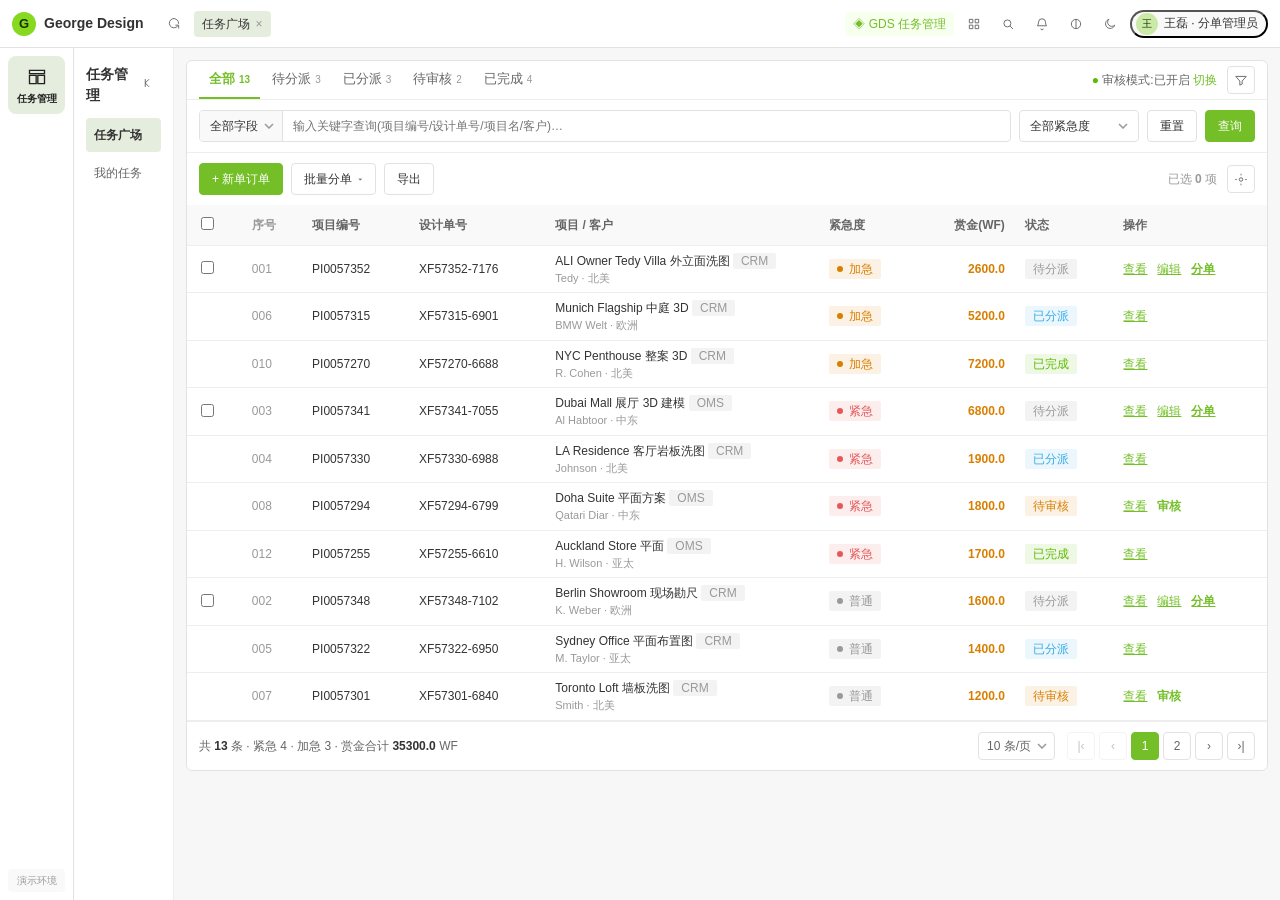
==== assets/pages/task-square.html @ d6d899ad "Publish George UI demo" ====
<!DOCTYPE html>
<html lang="zh-CN">
<head>
  <meta charset="UTF-8">
  <meta name="viewport" content="width=device-width, initial-scale=1">
  <title>任务广场 · GDS 任务管理</title>
  <link rel="stylesheet" href="../css/tokens.css">
  <link rel="stylesheet" href="../css/shell.css">
  <link rel="stylesheet" href="../css/components.css">
</head>
<body data-page="task-square">
  <template id="page-content">
    <div class="panel">
      <!-- 页签 + 审核模式指示 -->
      <div class="list-head">
        <div class="list-tabs" id="tabs"></div>
        <div style="display:flex;align-items:center;gap:10px;flex:none">
          <span id="review-ind" style="font-size:12px;color:var(--g-text-sub);white-space:nowrap"></span>
          <button class="icon-btn" title="高级筛选" id="btn-filter"><svg viewBox="0 0 24 24"><path d="M3 5h18l-7 8v5l-4 2v-7z" fill="none" stroke="currentColor" stroke-width="1.6" stroke-linejoin="round"/></svg></button>
        </div>
      </div>

      <!-- 一体式搜索 -->
      <div class="filter-inline">
        <div class="search-combo">
          <select id="f-field">
            <option value="all">全部字段</option>
            <option value="task_no">项目编号</option>
            <option value="design_no">设计单号</option>
            <option value="project_name">项目名</option>
            <option value="customer_name">客户名</option>
          </select>
          <input id="f-kw" placeholder="输入关键字查询(项目编号/设计单号/项目名/客户)…">
        </div>
        <select class="field" id="f-urg" style="width:120px;flex:none"><option value="">全部紧急度</option><option>加急</option><option>紧急</option><option>普通</option></select>
        <button class="btn" id="f-reset">重置</button>
        <button class="btn primary" id="f-go">查询</button>
      </div>

      <!-- 操作工具栏 -->
      <div class="op-bar">
        <div class="op-left">
          <button class="btn primary" id="op-new">+ 新单订单</button>
          <button class="btn" id="op-batch">批量分单 <span class="caret">▾</span></button>
          <button class="btn" id="op-export">导出</button>
        </div>
        <div class="op-right">
          <span class="sel-count">已选 <b id="sel-n">0</b> 项</span>
          <button class="icon-btn" title="列设置" id="op-cols"><svg viewBox="0 0 24 24"><circle cx="12" cy="12" r="3" fill="none" stroke="currentColor" stroke-width="1.6"/><path d="M12 2v3M12 19v3M2 12h3M19 12h3" stroke="currentColor" stroke-width="1.4"/></svg></button>
        </div>
      </div>

      <!-- 任务表格(8 列) -->
      <div class="table-wrap">
        <table class="g-table">
          <thead><tr>
            <th class="col-check"><input type="checkbox" id="check-all"></th>
            <th class="col-idx">序号</th>
            <th>项目编号</th>
            <th>设计单号</th>
            <th>项目 / 客户</th>
            <th>紧急度</th>
            <th class="num">赏金(WF)</th>
            <th>状态</th>
            <th class="col-op">操作</th>
          </tr></thead>
          <tbody id="rows"></tbody>
        </table>
      </div>

      <!-- 分页 + 统计 -->
      <div class="list-foot">
        <div class="list-stats" id="stats">共 <b>0</b> 条</div>
        <div class="foot-right">
          <select class="page-size" id="page-size"><option value="10">10 条/页</option><option value="20">20 条/页</option></select>
          <div class="pager" id="pager"></div>
        </div>
      </div>
    </div>
  </template>

  <script src="../js/nav-config.js"></script>
  <script src="../js/data.js"></script>
  <script src="../js/gds-ui.js"></script>
  <script src="../js/shell.js"></script>
  <script>
  window.onShellReady = function (Shell) {
    var D = window.DEMO_DATA, U = window.GDS_UI;
    var state = { tab: 'all', field: 'all', kw: '', urg: '', page: 1, size: 10, sel: {} };

    // 执行人员进入广场 → 引导到我的任务(PRD 异常场景)
    if (Shell.currentIdentity().role === '执行人员') {
      Shell.openModal({
        title: '提示', size: 'sm', fullscreenable: false,
        body: '<p style="margin:4px 0">任务广场面向分单管理员。执行人员请使用「我的任务」查看分配给自己的任务。</p>',
        actions: [
          { text: '留在本页', onClick: Shell.closeModal },
          { text: '前往我的任务', type: 'primary', onClick: function () { location.href = 'my-tasks.html'; } }
        ]
      });
    }

    function statusTabs() {
      return window.GDS.reviewOn()
        ? ['全部', '待分派', '已分派', '待审核', '已完成']
        : ['全部', '待分派', '已分派', '待推送', '已完成'];
    }
    function allTasks() { return window.GDS.load(); }

    function matchTab(t) {
      if (state.tab === 'all' || state.tab === '全部') return true;
      return t.status === state.tab;
    }
    function filtered() {
      return allTasks().filter(function (t) {
        if (!matchTab(t)) return false;
        if (state.urg && t.urgency !== state.urg) return false;
        if (state.kw) {
          var k = state.kw.toLowerCase();
          if (state.field === 'all') {
            var hay = [t.task_no, t.design_no, t.project_name, t.customer_name].join(' ').toLowerCase();
            if (hay.indexOf(k) < 0) return false;
          } else if (String(t[state.field] || '').toLowerCase().indexOf(k) < 0) return false;
        }
        return true;
      }).sort(function (a, b) {
        var r = D.urgencyRank[a.urgency] - D.urgencyRank[b.urgency];
        return r !== 0 ? r : a.task_id.localeCompare(b.task_id);
      });
    }

    function renderTabs() {
      var box = document.getElementById('tabs'); box.innerHTML = '';
      var all = allTasks();
      statusTabs().forEach(function (name) {
        var key = name === '全部' ? 'all' : name;
        var n = key === 'all' ? all.length : all.filter(function (t) { return t.status === name; }).length;
        var b = document.createElement('button');
        b.className = 'list-tab' + (state.tab === key ? ' active' : '');
        b.innerHTML = name + ' <span class="count">' + n + '</span>';
        b.onclick = function () { state.tab = key; state.page = 1; state.sel = {}; render(); };
        box.appendChild(b);
      });
      // 若当前 tab 因审核开关切换而消失,回落到全部
      if (statusTabs().indexOf(state.tab === 'all' ? '全部' : state.tab) < 0) state.tab = 'all';
    }

    function renderReviewInd() {
      var on = window.GDS.reviewOn();
      document.getElementById('review-ind').innerHTML =
        '<span style="color:' + (on ? 'var(--g-success)' : 'var(--g-neutral)') + '">●</span> 审核模式:' +
        (on ? '已开启' : '已关闭') + ' <button class="link-btn" id="review-toggle">切换</button>';
      document.getElementById('review-toggle').onclick = function () {
        window.GDS.setReview(!on);
        Shell.toast('审核模式已' + (!on ? '开启' : '关闭'));
        render();
      };
    }

    function opButtons(t) {
      var btns = ['<a class="link-btn" href="review.html?id=' + t.task_id + '">查看</a>'];
      if (t.status === '待分派') {
        btns.push('<a class="link-btn" href="assignment.html?mode=edit&id=' + t.task_id + '">编辑</a>');
        btns.push('<a class="link-btn" href="assignment.html?mode=new&id=' + t.task_id + '" style="font-weight:600">分单</a>');
      } else if (t.status === '待审核') {
        btns.push('<button class="link-btn" data-review="' + t.task_id + '" style="font-weight:600">审核</button>');
      } else if (t.status === '待推送') {
        btns.push('<button class="link-btn" data-push="' + t.task_id + '" style="font-weight:600">推送CRM</button>');
      }
      return '<div class="row-ops">' + btns.join('') + '</div>';
    }

    function render() {
      renderReviewInd();
      renderTabs();
      var list = filtered();
      var pages = Math.max(1, Math.ceil(list.length / state.size));
      if (state.page > pages) state.page = pages;
      var start = (state.page - 1) * state.size;
      var rows = list.slice(start, start + state.size);
      var tb = document.getElementById('rows'); tb.innerHTML = '';
      if (!rows.length) { tb.innerHTML = '<tr><td colspan="9"><div class="g-empty">没有符合条件的任务</div></td></tr>'; }
      rows.forEach(function (t) {
        var canSelect = t.status === '待分派';
        var tr = document.createElement('tr');
        tr.innerHTML =
          '<td class="col-check">' + (canSelect ? '<input type="checkbox" data-id="' + t.task_id + '" ' + (state.sel[t.task_id] ? 'checked' : '') + '>' : '') + '</td>' +
          '<td class="col-idx">' + t.task_id.replace('T', '') + '</td>' +
          '<td>' + t.task_no + '</td>' +
          '<td>' + t.design_no + '</td>' +
          '<td class="ellipsis" title="' + U.esc(t.project_name) + '"><div>' + U.esc(t.project_name) + ' <span class="tag neutral" style="height:16px">' + t.source + '</span></div><div style="color:var(--g-text-weak);font-size:11px">' + U.esc(t.customer_name || '-') + ' · ' + t.region + '</div></td>' +
          '<td><span class="tag dot ' + (D.urgencyTag[t.urgency] || 'neutral') + '">' + t.urgency + '</span></td>' +
          '<td class="num" style="color:var(--g-warning);font-weight:600">' + t.reward.toFixed(1) + '</td>' +
          '<td><span class="tag ' + (D.statusTag[t.status] || 'neutral') + '">' + t.status + '</span></td>' +
          '<td class="col-op">' + opButtons(t) + '</td>';
        tb.appendChild(tr);
      });
      // 绑定行内事件
      tb.querySelectorAll('input[type=checkbox]').forEach(function (cb) {
        cb.onchange = function () { if (cb.checked) state.sel[cb.dataset.id] = true; else delete state.sel[cb.dataset.id]; updateSel(); };
      });
      tb.querySelectorAll('[data-review]').forEach(function (b) { b.onclick = function () { U.openReview(Shell, window.GDS.get(b.getAttribute('data-review')), render); }; });
      tb.querySelectorAll('[data-push]').forEach(function (b) { b.onclick = function () { U.confirmPush(Shell, window.GDS.get(b.getAttribute('data-push')), render, false); }; });

      // 统计
      var urgent = list.filter(function (t) { return t.urgency === '紧急'; }).length;
      var rush = list.filter(function (t) { return t.urgency === '加急'; }).length;
      var reward = list.reduce(function (s, t) { return s + t.reward; }, 0);
      document.getElementById('stats').innerHTML = '共 <b>' + list.length + '</b> 条 · 紧急 ' + urgent + ' · 加急 ' + rush + ' · 赏金合计 <b>' + reward.toFixed(1) + '</b> WF';
      renderPager(pages);
      updateSel();
    }

    function renderPager(pages) {
      var box = document.getElementById('pager'); box.innerHTML = '';
      function pg(label, page, disabled, active) {
        var b = document.createElement('button'); b.className = 'pg' + (active ? ' active' : ''); b.textContent = label; b.disabled = disabled;
        b.onclick = function () { state.page = page; render(); }; box.appendChild(b);
      }
      pg('|‹', 1, state.page <= 1); pg('‹', state.page - 1, state.page <= 1);
      for (var i = 1; i <= pages; i++) pg(i, i, false, i === state.page);
      pg('›', state.page + 1, state.page >= pages); pg('›|', pages, state.page >= pages);
    }
    function updateSel() { document.getElementById('sel-n').textContent = Object.keys(state.sel).length; }

    // 搜索 / 重置
    document.getElementById('f-go').onclick = function () {
      state.field = document.getElementById('f-field').value;
      state.kw = document.getElementById('f-kw').value.trim();
      state.urg = document.getElementById('f-urg').value; state.page = 1; render();
    };
    document.getElementById('f-kw').addEventListener('keydown', function (e) { if (e.key === 'Enter') document.getElementById('f-go').click(); });
    document.getElementById('f-reset').onclick = function () {
      document.getElementById('f-kw').value = ''; document.getElementById('f-field').value = 'all'; document.getElementById('f-urg').value = '';
      state.field = 'all'; state.kw = ''; state.urg = ''; state.page = 1; render();
    };
    document.getElementById('page-size').onchange = function (e) { state.size = parseInt(e.target.value, 10); state.page = 1; render(); };
    document.getElementById('check-all').onchange = function (e) {
      filtered().filter(function (t) { return t.status === '待分派'; }).slice((state.page - 1) * state.size, state.page * state.size)
        .forEach(function (t) { if (e.target.checked) state.sel[t.task_id] = true; else delete state.sel[t.task_id]; });
      render();
    };

    // 工具栏
    document.getElementById('op-new').onclick = function () {
      Shell.openModal({ title: '新单订单', size: 'sm', fullscreenable: false,
        body: '<p style="margin:4px 0">真实场景中,任务由 CRM 自动派单进入 GDS。此入口为应急手动补单通道(演示占位)。</p>',
        actions: [{ text: '知道了', type: 'primary', onClick: Shell.closeModal }] });
    };
    document.getElementById('op-batch').onclick = function () {
      var ids = Object.keys(state.sel);
      var waiting = ids.map(function (id) { return window.GDS.get(id); }).filter(function (t) { return t && t.status === '待分派'; });
      if (!waiting.length) { Shell.toast('请先勾选至少一条「待分派」任务', 'error'); return; }
      Shell.openModal({ title: '批量分单', size: 'sm', fullscreenable: false,
        body: '<p style="margin:4px 0">已选 <b>' + waiting.length + '</b> 条待分派任务。演示版先打开第一条的分单页,真实场景支持「应用到所有」。</p>',
        actions: [ { text: '取消', onClick: Shell.closeModal },
          { text: '去分单', type: 'primary', onClick: function () { location.href = 'assignment.html?mode=new&id=' + waiting[0].task_id; } } ] });
    };
    document.getElementById('op-export').onclick = function () { Shell.toast('已导出当前筛选结果(演示)'); };
    document.getElementById('op-cols').onclick = function () {
      Shell.openModal({ title: '列设置', size: 'sm', body: '<p style="margin:4px 0">自定义列显示(演示占位)。</p>', actions: [{ text: '关闭', onClick: Shell.closeModal }] });
    };
    document.getElementById('btn-filter').onclick = function () { Shell.toast('高级筛选(演示)'); };

    render();
  };
  </script>
</body>
</html>
---- assets/css/tokens.css ----
/* ============================================================
 * George-UI-V3 设计令牌 (Design Tokens)
 * 严格对应 Figma「设计语言 / 布局模块」规范。来源节点:
 *   538:5235 (设计语言)  525:5235 (布局模块)
 * 规则编号见 references/figma/seven-spec-rules.md (R015~R062)
 * 纯静态:所有页面只需引入本文件即可获得统一变量。
 * ============================================================ */

:root {
  /* --- 文本色 (R016) --- */
  --g-text: #333333;          /* 主文本 */
  --g-text-sub: #666666;      /* 次文本 */
  --g-text-weak: #999999;     /* 辅助文本 */
  --g-text-disabled: #bbbfc4; /* 禁用文本 */
  --g-text-inverse: #ffffff;

  /* --- 主操作 / 中性 (R015,R018) --- */
  --g-primary: #222222;       /* 近黑中性(Figma 设计语言主色) */
  --g-primary-hover: #000000;
  /* 主按钮配色:真实系统用绿色主按钮(与 Figma R018 的黑色主按钮不同)。
   * 默认跟随真实系统=绿色;若要严格遵循 Figma 设计语言,改为 var(--g-primary) 即可。 */
  --g-btn-primary-bg: #74bf28;      /* 绿色主按钮(真实系统) */
  --g-btn-primary-bg-hover: #65a81f;
  --g-btn-primary-fg: #ffffff;

  /* --- 品牌主题:绿(默认) (R036~R041) --- */
  --g-brand: #87d920;         /* 主 */
  --g-brand-light: #cbeaa8;   /* 浅 */
  --g-brand-pale: #f7ffef;    /* 淡 */
  --g-brand-dark: #74bf28;    /* 深 */
  --g-brand-gray: #e5edde;    /* 灰(选中态底色) */

  /* --- 状态色 (R017,R057~R062):同一业务状态全局同色 --- */
  --g-success: #5dba00;       /* 通过/启用 */
  --g-info: #39ace5;          /* 进行中 */
  --g-error: #e4585a;         /* 驳回/错误 */
  --g-warning: #d97f00;       /* 待审核/预警 */
  --g-neutral: #999999;       /* 中性/未开始 */

  /* --- 背景与分隔 (R019) --- */
  --g-bg: #f7f7f7;            /* 页面背景 */
  --g-bg-soft: #f9f9f9;       /* 表格浅底 */
  --g-bg-brand-soft: #fafff4; /* 低饱和品牌底 */
  --g-surface: #ffffff;       /* 卡片/模块容器 */
  --g-border: #e2e2e2;        /* 主描边 */
  --g-border-soft: #eeeeee;   /* 次描边 */
  --g-fill-hover: rgba(0, 0, 0, 0.05);

  /* --- 字体 (R020~R024):正文不小于 12px,10px 仅用于导航/角标 --- */
  --g-font: 'Source Han Sans SC', 'PingFang SC', 'Microsoft YaHei', -apple-system, sans-serif;
  --g-fs-10: 10px;            /* 导航/版本号/角标 */
  --g-fs-12: 12px;            /* 正文/表格主用 */
  --g-fs-13: 13px;            /* 页签/卡片标题 */
  --g-fs-14: 14px;            /* 模块标题/强调 */
  --g-fs-16: 16px;            /* 页面/品牌标题 */
  --g-fw-regular: 400;
  --g-fw-bold: 700;
  --g-lh-body: 1.5;           /* 表格正文 150% 行高 (R023) */

  /* --- 圆角 (R025):收敛到 2/4/6/8 --- */
  --g-radius-2: 2px;
  --g-radius-4: 4px;
  --g-radius-6: 6px;
  --g-radius-8: 8px;

  /* --- 间距 (R030):4 的倍数 --- */
  --g-space-4: 4px;
  --g-space-8: 8px;           /* 控件内 */
  --g-space-12: 12px;         /* 布局基准间距 (R077) */
  --g-space-16: 16px;         /* 字段组 */
  --g-space-24: 24px;         /* 模块间 */
  --g-space-32: 32px;

  /* --- 控件/布局尺寸 (R031~R033,R002) --- */
  --g-control-h: 32px;        /* 筛选输入/下拉/全局按钮高度 */
  --g-row-head: 40px;         /* 表头行高 */
  --g-row-body: 44px;         /* 普通数据行高(真实系统偏紧凑) */
  --g-row-pad-y: 6px;         /* 表格内容上下留白 (R102) */

  /* --- 外壳结构 (R063~R083) --- */
  --g-top-h: 48px;            /* 顶部操作区(真实系统约 48) */
  --g-primary-w: 74px;        /* 一级导航 */
  --g-secondary-w: 100px;     /* 二/三级导航(收起为 0) */
  --g-shell-gap: 12px;        /* 内容区与导航/右边距 (R077) */

  --g-shadow-pop: 0 6px 24px rgba(0, 0, 0, 0.12);
  --g-shadow-drawer: -8px 0 32px rgba(0, 0, 0, 0.12);
}

/* 主题切换(多系统视觉区分 R036):给 <html data-theme="purple|blue|orange"> */
html[data-theme='purple'] { --g-brand:#9e7eff; --g-brand-light:#bbaeff; --g-brand-pale:#e5e3fa; --g-brand-dark:#7b63e0; --g-brand-gray:#eceafa; }
html[data-theme='blue']   { --g-brand:#2563ea; --g-brand-light:#6c9aff; --g-brand-pale:#d8e4ff; --g-brand-dark:#2e69e5; --g-brand-gray:#eaedfa; }
html[data-theme='orange'] { --g-brand:#ee8720; --g-brand-light:#f6c38f; --g-brand-pale:#fdf3e8; --g-brand-dark:#d96e00; --g-brand-gray:#f4f1ef; }
---- assets/css/shell.css ----
/* ============================================================
 * George-UI-V3 外壳布局 (Shell)
 * 对应 Figma「布局说明」810:11928 (R063~R083)
 * 顶部操作区 52 / 一级导航 74 / 二级导航 100(可收起 0) / 内容区满宽
 * 关键:内容区自适应满宽左对齐,与导航、页面右侧各留 12px (R077,R082)
 * ============================================================ */

* { box-sizing: border-box; }
html, body { height: 100%; margin: 0; }
body {
  font-family: var(--g-font);
  font-size: var(--g-fs-12);
  line-height: var(--g-lh-body);
  color: var(--g-text);
  background: var(--g-bg);
}

.sys-shell { position: fixed; inset: 0; overflow: hidden; isolation: isolate; }

/* ---------- 顶部操作区 (R065,R078:常驻固定,不随内容滚动) ---------- */
.sys-top {
  position: absolute; inset: 0 0 auto; height: var(--g-top-h);
  display: flex; align-items: center; gap: var(--g-space-12);
  padding: 0 var(--g-space-12);
  background: var(--g-surface);
  border-bottom: 1px solid var(--g-border);
  z-index: 30;
}
.sys-brand {
  flex: none; display: flex; align-items: center; gap: var(--g-space-8);
  font-size: var(--g-fs-14); font-weight: var(--g-fw-bold); white-space: nowrap; padding-right: 4px;
}
.sys-brand .logo {
  width: 24px; height: 24px; border-radius: 50%; flex: none;
  background: var(--g-brand); color: #1b3300;
  display: flex; align-items: center; justify-content: center; font-size: 13px; font-weight: 700;
}
/* 工作页签:已打开页面,可关闭(真实系统) */
.sys-worktabs { display: flex; align-items: center; gap: 6px; flex: 1; min-width: 0; overflow: hidden; }
.sys-worktab { height: 26px; padding: 0 8px; display: inline-flex; align-items: center; gap: 6px; border-radius: var(--g-radius-4); background: var(--g-bg-soft); color: var(--g-text-sub); font-size: var(--g-fs-12); white-space: nowrap; cursor: pointer; }
.sys-worktab.active { background: var(--g-brand-gray); color: var(--g-text); }
.sys-worktab .x { color: var(--g-text-weak); font-size: 12px; }
.sys-worktab .x:hover { color: var(--g-error); }
.sys-tools { display: flex; align-items: center; gap: 6px; flex: none; }
.sys-tenant { display: inline-flex; align-items: center; gap: 4px; height: 24px; padding: 0 8px; border-radius: var(--g-radius-4); background: var(--g-brand-pale); color: var(--g-brand-dark); font-size: var(--g-fs-12); }
.sys-icon-btn {
  height: 28px; width: 28px; flex: none;
  border: 1px solid transparent; background: transparent; border-radius: 50%;
  display: inline-flex; align-items: center; justify-content: center; cursor: pointer; color: var(--g-text-sub);
}
.sys-icon-btn:hover { background: var(--g-fill-hover); color: var(--g-text); }
.sys-icon-btn svg { width: 16px; height: 16px; }
.sys-identity {
  height: 28px; padding: 0 8px 0 4px; display: inline-flex; align-items: center; gap: 6px;
  border-radius: 14px; background: var(--g-bg-soft);
  cursor: pointer; font-size: var(--g-fs-12); color: var(--g-text);
}
.sys-identity .avatar { width: 22px; height: 22px; border-radius: 50%; background: var(--g-brand-light); display:flex; align-items:center; justify-content:center; font-size:10px; color:#1b3300; }

/* ---------- 一级导航 (R070~R074:常驻左侧,铺满一屏) ---------- */
.sys-primary {
  position: absolute; left: 0; top: var(--g-top-h); bottom: 0; width: var(--g-primary-w);
  display: flex; flex-direction: column; border-right: 1px solid var(--g-border);
  background: var(--g-surface); z-index: 20;
}
.sys-primary-items { flex: 1; min-height: 0; overflow: auto; display: flex; flex-direction: column; gap: var(--g-space-4); padding: var(--g-space-8); scrollbar-width: none; }
.sys-primary-items::-webkit-scrollbar { display: none; }
.sys-primary-item {
  min-height: 58px; padding: 8px 2px; border: 0; border-radius: var(--g-radius-8); background: transparent;
  display: flex; flex-direction: column; align-items: center; justify-content: center; gap: 6px;
  font-size: var(--g-fs-10); line-height: 1.1; color: var(--g-text-sub); cursor: pointer; text-decoration: none; text-align: center;
}
.sys-primary-item svg { width: 20px; height: 20px; }
.sys-primary-item:hover { background: var(--g-fill-hover); }
.sys-primary-item.active { background: var(--g-brand-gray); color: var(--g-primary); font-weight: var(--g-fw-bold); }
.sys-env { margin: var(--g-space-8); padding: 4px 0; border-radius: var(--g-radius-4); background: var(--g-bg-soft); color: var(--g-text-weak); text-align: center; font-size: var(--g-fs-10); flex: none; }

/* ---------- 二/三级导航 (R075,R076:无下级则不显示;收起宽度归零) ---------- */
.sys-secondary {
  position: absolute; left: var(--g-primary-w); top: var(--g-top-h); bottom: 0; width: var(--g-secondary-w);
  overflow: auto; padding: 0 var(--g-space-12); border-right: 1px solid var(--g-border-soft);
  background: var(--g-surface); z-index: 20; scrollbar-width: thin;
}
.sys-secondary h2 { font-size: var(--g-fs-14); margin: 16px 0 12px; font-weight: var(--g-fw-bold); }
.sys-group { border-bottom: 1px solid var(--g-border-soft); padding-bottom: 8px; margin-bottom: 8px; }
.sys-group > .g-title { display: flex; align-items: center; justify-content: space-between; cursor: pointer; padding: 8px 0; font-size: var(--g-fs-14); font-weight: var(--g-fw-bold); }
.sys-leaf { display: block; width: 100%; text-align: left; padding: 8px; border: 0; border-radius: var(--g-radius-4); background: none; font-size: var(--g-fs-12); color: var(--g-text-sub); margin-bottom: 4px; cursor: pointer; text-decoration: none; }
.sys-leaf:hover { background: var(--g-fill-hover); }
.sys-leaf.active { background: var(--g-brand-gray); color: var(--g-text); font-weight: var(--g-fw-bold); }

/* 收起态:二级导航宽度归零,内容区立即补齐释放空间,不留空白 (R076) */
.sys-shell[data-secondary='collapsed'], .sys-shell[data-secondary='none'] { --g-secondary-w: 0px; }
.sys-shell[data-secondary='collapsed'] .sys-secondary,
.sys-shell[data-secondary='none'] .sys-secondary { width: 0; padding: 0; border: 0; visibility: hidden; }

/* ---------- 内容区:满宽左对齐铺开 (R077,R078,R082) ---------- */
.sys-content {
  position: absolute; top: var(--g-top-h);
  left: calc(var(--g-primary-w) + var(--g-secondary-w) + var(--g-shell-gap));
  right: var(--g-shell-gap); bottom: 0;
  padding: var(--g-space-12) 0 var(--g-space-12) 0;
  overflow: auto; overscroll-behavior: contain; z-index: 1;
  container-type: inline-size;
}
/* 页面主体:铺满内容区宽度,从左到右展开,不设 max-width、不居中 */
.sys-page { width: 100%; min-height: 100%; display: flow-root; }

/* ---------- 浮层:抽屉/弹窗挂最高层,避免被内容区裁切 (R081) ---------- */
.sys-overlay { position: fixed; inset: 0; z-index: 100; display: none; }
.sys-overlay.open { display: block; }
.sys-overlay .mask { position: absolute; inset: 0; background: rgba(0, 0, 0, 0.35); }
---- assets/css/components.css ----
/* ============================================================
 * George-UI-V3 组件样式 (Components) — 对齐真实系统密度与模式
 * Figma:列表 810:11927 / 卡片 810:11926 / 详情 810:11925 / 表单 824:20053
 * 规则编号见 seven-spec-rules.md (R084~R175)
 * ============================================================ */

/* ---------------- 通用页面骨架 ---------------- */
.page-head { display: flex; align-items: center; justify-content: space-between; margin-bottom: var(--g-space-12); }
.page-title { font-size: var(--g-fs-16); font-weight: var(--g-fw-bold); margin: 0; }
.page-desc { color: var(--g-text-weak); font-size: var(--g-fs-12); margin: 2px 0 0; }
.panel { background: var(--g-surface); border: 1px solid var(--g-border); border-radius: var(--g-radius-6); }
.panel + .panel { margin-top: var(--g-space-12); }

/* ---------------- 按钮 (R032,R094~R096) ---------------- */
.btn {
  height: var(--g-control-h); padding: 0 12px; border-radius: var(--g-radius-4);
  border: 1px solid var(--g-border); background: var(--g-surface); color: var(--g-text);
  font-family: inherit; font-size: var(--g-fs-12); cursor: pointer;
  display: inline-flex; align-items: center; justify-content: center; gap: 4px; white-space: nowrap;
}
.btn:hover { border-color: var(--g-brand-dark); color: var(--g-brand-dark); }
.btn.primary { background: var(--g-btn-primary-bg); border-color: var(--g-btn-primary-bg); color: var(--g-btn-primary-fg); }
.btn.primary:hover { background: var(--g-btn-primary-bg-hover); border-color: var(--g-btn-primary-bg-hover); color: #fff; }
.btn.ghost { border: 0; background: transparent; color: var(--g-text-sub); padding: 0 8px; }
.btn.ghost:hover { background: var(--g-fill-hover); color: var(--g-text); }
.btn:disabled { cursor: not-allowed; opacity: 0.4; }
.btn.sm { height: 26px; padding: 0 8px; }
/* 下拉型按钮(真实系统工具栏:上传产品▾ 全量下载▾) */
.btn .caret { font-size: 9px; opacity: 0.7; margin-left: 2px; }
.link-btn { border: 0; background: none; color: var(--g-brand-dark); cursor: pointer; font-size: var(--g-fs-12); padding: 0; font-family: inherit; white-space: nowrap; display: inline-flex; align-items: center; gap: 2px; }
.link-btn:hover { color: #65a81f; text-decoration: underline; }
.link-btn.danger { color: var(--g-error); }
.icon-btn { width: 28px; height: 28px; border: 1px solid var(--g-border); background: var(--g-surface); border-radius: var(--g-radius-4); display: inline-flex; align-items: center; justify-content: center; cursor: pointer; color: var(--g-text-sub); flex: none; }
.icon-btn:hover { color: var(--g-brand-dark); border-color: var(--g-brand-dark); }
.icon-btn svg { width: 15px; height: 15px; }

/* ---------------- 标签 / 状态 (R017,R026,R057) ---------------- */
.tag { display: inline-flex; align-items: center; height: 20px; padding: 0 8px; border-radius: var(--g-radius-2); font-size: var(--g-fs-12); line-height: 1; background: var(--g-bg-soft); color: var(--g-text-sub); }
.tag.dot::before { content: ''; width: 6px; height: 6px; border-radius: 50%; margin-right: 6px; background: currentColor; }
.tag.success { color: var(--g-success); background: rgba(93, 186, 0, 0.1); }
.tag.info    { color: var(--g-info);    background: rgba(57, 172, 229, 0.1); }
.tag.error   { color: var(--g-error);   background: rgba(228, 88, 90, 0.1); }
.tag.warning { color: var(--g-warning); background: rgba(217, 127, 0, 0.1); }
.tag.neutral { color: var(--g-neutral); background: rgba(153, 153, 153, 0.12); }

/* ---------------- 列表区:页签 (R084~R086) —— 真实系统:小号文字页签 + 右侧漏斗 ---------------- */
.list-head { display: flex; align-items: center; justify-content: space-between; padding: 0 12px; border-bottom: 1px solid var(--g-border-soft); }
.list-tabs { display: flex; align-items: center; gap: 2px; overflow-x: auto; scrollbar-width: none; }
.list-tabs::-webkit-scrollbar { display: none; }
.list-tab { height: 38px; padding: 0 10px; border: 0; background: none; font-size: var(--g-fs-13, 13px); color: var(--g-text-sub); cursor: pointer; white-space: nowrap; display: inline-flex; align-items: center; gap: 4px; border-bottom: 2px solid transparent; font-family: inherit; }
.list-tab.active { color: var(--g-brand-dark); font-weight: var(--g-fw-bold); border-bottom-color: var(--g-brand-dark); }
.list-tab .count { font-size: var(--g-fs-10); color: var(--g-text-weak); }
.list-tab.active .count { color: var(--g-brand-dark); }

/* ---------------- 搜索筛选区:一体式(真实系统) + 栅格两种 ---------------- */
/* 一体式:[下拉 | 输入框………][重置][查询] */
.filter-inline { display: flex; align-items: center; gap: 8px; padding: 10px 12px; border-bottom: 1px solid var(--g-border-soft); }
.search-combo { flex: 1; min-width: 0; display: flex; align-items: center; height: var(--g-control-h); border: 1px solid var(--g-border); border-radius: var(--g-radius-4); overflow: hidden; background: var(--g-surface); }
.search-combo select { height: 100%; border: 0; border-right: 1px solid var(--g-border); background: var(--g-bg-soft); padding: 0 24px 0 10px; font-family: inherit; font-size: var(--g-fs-12); color: var(--g-text); flex: none; appearance: none; background-image: url("data:image/svg+xml,%3Csvg xmlns='http://www.w3.org/2000/svg' width='10' height='6' viewBox='0 0 10 6'%3E%3Cpath d='M1 1l4 4 4-4' stroke='%23999' fill='none' stroke-width='1.5'/%3E%3C/svg%3E"); background-repeat: no-repeat; background-position: right 8px center; }
.search-combo input { flex: 1; min-width: 0; height: 100%; border: 0; outline: none; padding: 0 10px; font-family: inherit; font-size: var(--g-fs-12); color: var(--g-text); background: transparent; }
/* 栅格式:复杂多条件时用 2/3/4/5 列 (R088) */
.filter-bar { padding: 12px; border-bottom: 1px solid var(--g-border-soft); }
.filter-grid { display: grid; grid-template-columns: repeat(var(--filter-cols, 4), 1fr); gap: 12px; align-items: end; }
.filter-item { min-width: 0; display: flex; flex-direction: column; gap: 4px; }
.filter-item > label { font-size: var(--g-fs-12); color: var(--g-text-sub); }
.filter-item.filter-actions { flex-direction: row; align-items: center; justify-content: flex-start; gap: 8px; }

.field { height: var(--g-control-h); width: 100%; padding: 0 10px; border: 1px solid var(--g-border); border-radius: var(--g-radius-4); background: var(--g-surface); font-family: inherit; font-size: var(--g-fs-12); color: var(--g-text); }
.field:focus { outline: none; border-color: var(--g-brand-dark); box-shadow: 0 0 0 2px var(--g-brand-pale); }
.field::placeholder { color: var(--g-text-weak); }
.field:disabled { background: var(--g-bg-soft); color: var(--g-text-disabled); cursor: not-allowed; }
select.field { appearance: none; background-image: url("data:image/svg+xml,%3Csvg xmlns='http://www.w3.org/2000/svg' width='10' height='6' viewBox='0 0 10 6'%3E%3Cpath d='M1 1l4 4 4-4' stroke='%23999' fill='none' stroke-width='1.5'/%3E%3C/svg%3E"); background-repeat: no-repeat; background-position: right 10px center; padding-right: 26px; }
textarea.field { height: auto; min-height: 72px; padding: 8px 10px; resize: vertical; }

/* ---------------- 操作工具栏 (R006,R094,R097,R098) ---------------- */
.op-bar { display: flex; align-items: center; justify-content: space-between; gap: 8px; padding: 10px 12px; }
.op-left { display: flex; align-items: center; gap: 8px; flex-wrap: wrap; }
.op-right { display: flex; align-items: center; gap: 10px; flex: none; }
.op-right .sel-count { color: var(--g-text-weak); font-size: var(--g-fs-12); }

/* ---------------- 表格 (R007,R033,R102~R108) ---------------- */
.table-wrap { overflow-x: auto; }
table.g-table { width: 100%; border-collapse: collapse; font-size: var(--g-fs-12); }
table.g-table th { height: var(--g-row-head); background: var(--g-bg-soft); color: var(--g-text-sub); font-weight: var(--g-fw-bold); text-align: left; padding: 0 10px; white-space: nowrap; border-bottom: 1px solid var(--g-border-soft); }
table.g-table td { height: var(--g-row-body); padding: var(--g-row-pad-y) 10px; text-align: left; border-bottom: 1px solid var(--g-border-soft); vertical-align: middle; color: var(--g-text); }
table.g-table tbody tr:hover { background: var(--g-brand-pale); }
table.g-table td.ellipsis, table.g-table th.ellipsis { max-width: 200px; overflow: hidden; text-overflow: ellipsis; white-space: nowrap; }
table.g-table td.num, table.g-table th.num { text-align: right; font-variant-numeric: tabular-nums; }
table.g-table .col-check, table.g-table .col-op, table.g-table .col-idx { white-space: nowrap; }
table.g-table .col-idx { color: var(--g-text-weak); }
/* 操作列固定在右侧 (R108) */
table.g-table th.col-op, table.g-table td.col-op { position: sticky; right: 0; background: var(--g-surface); box-shadow: -6px 0 8px -6px rgba(0,0,0,0.12); }
table.g-table th.col-op { background: var(--g-bg-soft); }
table.g-table tbody tr:hover td.col-op { background: var(--g-brand-pale); }
.row-ops { display: flex; align-items: center; gap: 10px; }
/* 主图缩略图单元格 (R122,R123) */
.cell-thumb { width: 48px; height: 34px; border-radius: var(--g-radius-2); object-fit: cover; display: block; background: var(--g-bg-soft); }
.thumb-ph { width: 48px; height: 34px; border-radius: var(--g-radius-2); background: var(--g-bg-soft); display: flex; align-items: center; justify-content: center; font-size: 10px; color: var(--g-text-weak); }

/* ---------------- 分页 + 统计 (R112~R117) —— 真实系统完整分页器 ---------------- */
.list-foot { display: flex; align-items: center; justify-content: space-between; gap: 12px; padding: 10px 12px; border-top: 1px solid var(--g-border-soft); flex-wrap: wrap; }
.list-stats { color: var(--g-text-sub); font-size: var(--g-fs-12); }
.list-stats b { color: var(--g-text); font-weight: var(--g-fw-bold); }
.foot-right { display: flex; align-items: center; gap: 12px; }
.page-size { height: 28px; border: 1px solid var(--g-border); border-radius: var(--g-radius-4); background: var(--g-surface); font-family: inherit; font-size: var(--g-fs-12); color: var(--g-text-sub); padding: 0 22px 0 8px; appearance: none; background-image: url("data:image/svg+xml,%3Csvg xmlns='http://www.w3.org/2000/svg' width='10' height='6' viewBox='0 0 10 6'%3E%3Cpath d='M1 1l4 4 4-4' stroke='%23999' fill='none' stroke-width='1.5'/%3E%3C/svg%3E"); background-repeat: no-repeat; background-position: right 7px center; }
.pager { display: flex; align-items: center; gap: 4px; }
.pager .pg { min-width: 28px; height: 28px; padding: 0 6px; border: 1px solid var(--g-border); background: var(--g-surface); border-radius: var(--g-radius-4); cursor: pointer; font-size: var(--g-fs-12); color: var(--g-text-sub); display: inline-flex; align-items: center; justify-content: center; }
.pager .pg:hover:not(:disabled):not(.active) { border-color: var(--g-brand-dark); color: var(--g-brand-dark); }
.pager .pg.active { border-color: var(--g-brand-dark); background: var(--g-brand-dark); color: #fff; }
.pager .pg:disabled { opacity: 0.4; cursor: not-allowed; }

/* ---------------- 卡片列表 (R118~R133) ---------------- */
.card-grid { display: grid; grid-template-columns: repeat(var(--card-cols, 4), 1fr); gap: 12px; padding: 12px; }
.g-card { border: 1px solid var(--g-border); border-radius: var(--g-radius-6); background: var(--g-surface); overflow: hidden; display: flex; flex-direction: column; }
.g-card:hover { border-color: var(--g-brand); box-shadow: 0 2px 12px rgba(0,0,0,0.06); }
.g-card .thumb { aspect-ratio: 4 / 3; background: var(--g-bg-soft); overflow: hidden; }
.g-card .thumb img { width: 100%; height: 100%; object-fit: cover; display: block; }
.g-card .body { padding: 10px 12px; display: flex; flex-direction: column; gap: 5px; flex: 1; }
.g-card .c-title { font-size: var(--g-fs-13, 13px); font-weight: var(--g-fw-bold); overflow: hidden; text-overflow: ellipsis; white-space: nowrap; }
.g-card .c-field { font-size: var(--g-fs-12); color: var(--g-text-sub); overflow: hidden; text-overflow: ellipsis; white-space: nowrap; }
.g-card .c-ops { display: flex; align-items: center; gap: 10px; padding: 8px 12px; border-top: 1px solid var(--g-border-soft); }

/* ---------------- 详情 (R134~R153) —— 支持左信息 + 右流程记录两栏 ---------------- */
.detail-cols { display: grid; grid-template-columns: 1fr 300px; gap: 12px; align-items: start; }
.detail-main { min-width: 0; display: flex; flex-direction: column; gap: 12px; }
.detail-side { min-width: 0; }
@container (max-width: 920px) { .detail-cols { grid-template-columns: 1fr; } }

.detail-steps { display: flex; align-items: flex-start; gap: 0; padding: 14px 16px; flex-wrap: wrap; }
.detail-step { flex: 1; min-width: 120px; display: flex; flex-direction: column; gap: 4px; padding-right: 16px; }
.detail-step .s-dot { width: 20px; height: 20px; border-radius: 50%; display: flex; align-items: center; justify-content: center; font-size: 11px; background: var(--g-bg-soft); color: var(--g-text-weak); }
.detail-step.done .s-dot { background: var(--g-success); color: #fff; }
.detail-step.current .s-dot { background: var(--g-brand-dark); color: #fff; }
.detail-step .s-label { font-size: var(--g-fs-12); color: var(--g-text-sub); }
.detail-step.current .s-label { color: var(--g-text); font-weight: var(--g-fw-bold); }

.section-head { display: flex; align-items: center; justify-content: space-between; padding: 10px 16px; border-bottom: 1px solid var(--g-border-soft); }
.section-head h3 { margin: 0; font-size: var(--g-fs-14); font-weight: var(--g-fw-bold); border-left: 3px solid var(--g-brand); padding-left: 8px; }
/* 信息栅格:真实详情偏密集,默认 4 列、紧凑行 (R147,R148,R149) */
.info-grid { display: grid; grid-template-columns: repeat(var(--info-cols, 4), 1fr); gap: 10px 16px; padding: 14px 16px; }
.info-item { min-width: 0; display: flex; gap: 6px; font-size: var(--g-fs-12); line-height: 1.6; }
.info-item .k { color: var(--g-text-weak); flex: none; }
.info-item .k::after { content: '：'; }
.info-item .v { color: var(--g-text); word-break: break-word; min-width: 0; }
.info-item.wide { grid-column: 1 / -1; }

/* 流程记录时间线(真实详情右侧) (R141,R142) */
.flow-panel { background: var(--g-surface); border: 1px solid var(--g-border); border-radius: var(--g-radius-6); }
.flow-list { padding: 14px 16px; }
.flow-item { position: relative; padding: 0 0 16px 20px; border-left: 1px solid var(--g-border); }
.flow-item:last-child { border-left-color: transparent; padding-bottom: 0; }
.flow-item::before { content: ''; position: absolute; left: -5px; top: 2px; width: 9px; height: 9px; border-radius: 50%; background: var(--g-success); }
.flow-item.pending::before { background: var(--g-neutral); }
.flow-head { display: flex; align-items: center; justify-content: space-between; gap: 8px; }
.flow-head .f-title { font-size: var(--g-fs-13, 13px); font-weight: var(--g-fw-bold); color: var(--g-text); }
.flow-head .f-time { font-size: var(--g-fs-10); color: var(--g-text-weak); flex: none; }
.flow-actor { display: flex; align-items: center; gap: 6px; margin-top: 6px; font-size: var(--g-fs-12); color: var(--g-text-sub); }
.flow-actor .avatar { width: 20px; height: 20px; border-radius: 50%; background: var(--g-brand-light); display: flex; align-items: center; justify-content: center; font-size: 10px; color: #1b3300; flex: none; }
.flow-note { margin-top: 6px; font-size: var(--g-fs-12); color: var(--g-text-sub); background: var(--g-bg-soft); border-radius: var(--g-radius-4); padding: 6px 8px; }

/* ---------------- 表单 (R154~R175) ---------------- */
.form-module { padding: 14px 16px; }
.form-module + .form-module { border-top: 1px solid var(--g-border-soft); }
.form-module > .m-title { font-size: var(--g-fs-14); font-weight: var(--g-fw-bold); margin: 0 0 12px; border-left: 3px solid var(--g-brand); padding-left: 8px; }
.form-grid { display: grid; grid-template-columns: repeat(var(--form-cols, 3), 1fr); gap: 14px 16px; align-items: start; }
.form-item { min-width: 0; display: flex; flex-direction: column; gap: 4px; }
.form-item > .f-label { font-size: var(--g-fs-12); color: var(--g-text-sub); display: flex; align-items: center; gap: 4px; }
.form-item > .f-label .req { color: var(--g-error); }
.form-item > .f-label .hint { color: var(--g-text-weak); font-weight: 400; }
.form-item .f-tip { font-size: var(--g-fs-10); color: var(--g-text-weak); }
.form-item.error .field { border-color: var(--g-error); }
.form-item.error .f-tip { color: var(--g-error); }
.form-item.wide { grid-column: 1 / -1; }

/* ---------------- 抽屉 ---------------- */
.drawer { position: absolute; top: 0; right: 0; bottom: 0; width: 75%; max-width: 820px; background: var(--g-bg); box-shadow: var(--g-shadow-drawer); display: flex; flex-direction: column; transform: translateX(100%); transition: transform 0.2s ease; }
.sys-overlay.open .drawer { transform: none; }
.drawer-head { flex: none; height: 48px; display: flex; align-items: center; justify-content: space-between; padding: 0 16px; background: var(--g-surface); border-bottom: 1px solid var(--g-border); }
.drawer-head h3 { margin: 0; font-size: var(--g-fs-14); font-weight: var(--g-fw-bold); }
.drawer-body { flex: 1; min-height: 0; overflow: auto; padding: 12px; }
.drawer-foot { flex: none; display: flex; align-items: center; justify-content: flex-end; gap: 8px; padding: 10px 16px; background: var(--g-surface); border-top: 1px solid var(--g-border); }

/* ---------------- 审批流面板(宽面板:左详情 + 右审批节点,对齐真实 OA 审批详情) ---------------- */
.drawer.approval { left: 40px; width: auto; max-width: none; background: var(--g-bg); container-type: inline-size; }
.approval-flow { flex: 1; min-height: 0; display: grid; grid-template-columns: 1fr 340px; }
.af-main { min-width: 0; overflow: auto; padding: 12px; display: flex; flex-direction: column; gap: 12px; background: var(--g-bg); }
.af-section { background: var(--g-surface); border: 1px solid var(--g-border); border-radius: var(--g-radius-6); }
.af-section .section-head { border-bottom: 1px solid var(--g-border-soft); }
.af-side { min-width: 0; display: flex; flex-direction: column; background: var(--g-surface); border-left: 1px solid var(--g-border); }
.af-side > .section-head { flex: none; }
.af-nodes { flex: 1; min-height: 0; overflow: auto; }
.flow-item .f-dur { margin-left: auto; font-size: var(--g-fs-10); color: var(--g-text-weak); flex: none; }
.node-badge { flex: none; margin-left: 8px; font-size: var(--g-fs-10); padding: 1px 6px; border-radius: var(--g-radius-2); }
.node-badge.skipped { color: var(--g-text-weak); background: var(--g-bg-soft); }
.node-badge.done { color: var(--g-success); background: rgba(93, 186, 0, 0.1); }
.flow-item.node-current::before { background: var(--g-brand-dark); box-shadow: 0 0 0 3px var(--g-brand-pale); }
.flow-item.node-current { background: var(--g-brand-pale); border-radius: var(--g-radius-4); margin-left: -8px; padding-left: 28px; padding-top: 6px; padding-right: 8px; }
.flow-item.node-skipped { opacity: 0.72; }
.node-inline-ops { margin-top: 8px; display: flex; gap: 12px; }
.af-actions { flex: none; display: flex; align-items: center; justify-content: flex-end; gap: 8px; padding: 10px 14px; border-top: 1px solid var(--g-border); background: var(--g-surface); }
.btn.danger-outline { color: var(--g-error); border-color: var(--g-error); background: var(--g-surface); }
.btn.danger-outline:hover { background: rgba(228, 88, 90, 0.08); color: var(--g-error); border-color: var(--g-error); }
@container (max-width: 900px) { .approval-flow { grid-template-columns: 1fr; } .af-side { border-left: 0; border-top: 1px solid var(--g-border); } }

/* ---------------- 居中弹窗 modal(相对视口居中,最高层级,防错位) ---------------- */
.modal-wrap { position: fixed; inset: 0; z-index: 300; display: flex; align-items: center; justify-content: center; padding: 24px; opacity: 0; transition: opacity 0.18s ease; }
.modal-wrap.open { opacity: 1; }
.modal-mask { position: absolute; inset: 0; background: rgba(0, 0, 0, 0.45); }
.modal { position: relative; display: flex; flex-direction: column; width: 640px; max-width: calc(100vw - 48px); max-height: calc(100vh - 48px); background: var(--g-surface); border-radius: var(--g-radius-8); box-shadow: 0 12px 48px rgba(0, 0, 0, 0.2); overflow: hidden; transform: translateY(8px) scale(0.98); transition: transform 0.18s ease; }
.modal-wrap.open .modal { transform: none; }
.modal.size-sm { width: 420px; }
.modal.size-md { width: 640px; }
.modal.size-lg { width: 900px; }
.modal.size-xl { width: 1100px; }
.modal.full { width: calc(100vw - 32px) !important; height: calc(100vh - 32px); max-height: none; }
.modal-head { flex: none; height: 48px; display: flex; align-items: center; justify-content: space-between; gap: 8px; padding: 0 10px 0 16px; background: var(--g-brand-pale); border-bottom: 1px solid var(--g-border-soft); }
.modal-head h3 { margin: 0; font-size: var(--g-fs-14); font-weight: var(--g-fw-bold); color: var(--g-text); overflow: hidden; text-overflow: ellipsis; white-space: nowrap; }
.modal-head-tools { display: flex; align-items: center; gap: 2px; flex: none; }
.modal-head-tools .sys-icon-btn { border: 0; background: transparent; color: var(--g-text-sub); }
.modal-head-tools .sys-icon-btn:hover { background: rgba(0, 0, 0, 0.06); color: var(--g-text); }
.modal-body { flex: 1; min-height: 0; overflow: auto; padding: 16px; background: var(--g-bg); }
.modal-foot { flex: none; display: flex; align-items: center; justify-content: flex-end; gap: 8px; padding: 10px 16px; background: var(--g-surface); border-top: 1px solid var(--g-border); }

/* 文件上传拖拽区(表单弹窗常用) */
.upload-dnd { border: 1px dashed var(--g-border); border-radius: var(--g-radius-4); background: var(--g-bg-soft); color: var(--g-text-weak); text-align: center; padding: 24px; font-size: var(--g-fs-12); cursor: pointer; }
.upload-dnd:hover { border-color: var(--g-brand); color: var(--g-brand-dark); }
.upload-dnd .u-hint { margin-top: 6px; font-size: var(--g-fs-10); }

/* ---------------- 轻提示 toast ---------------- */
.g-toast { position: fixed; top: 60px; left: 50%; transform: translateX(-50%); z-index: 200; background: var(--g-text); color: #fff; padding: 8px 16px; border-radius: var(--g-radius-4); font-size: var(--g-fs-12); box-shadow: var(--g-shadow-pop); opacity: 0; transition: opacity 0.2s; }
.g-toast.show { opacity: 1; }
.g-toast.success { background: var(--g-success); }
.g-toast.error { background: var(--g-error); }

/* ---------------- 空态 / 浮动帮助按钮 ---------------- */
.g-empty { padding: 48px 0; text-align: center; color: var(--g-text-weak); font-size: var(--g-fs-12); }
.fab-group { position: absolute; right: 16px; bottom: 20px; display: flex; flex-direction: column; gap: 10px; z-index: 40; }
.fab { width: 48px; height: 48px; border-radius: 50%; background: var(--g-brand); color: #1b3300; border: 0; cursor: pointer; font-size: 11px; line-height: 1.1; box-shadow: var(--g-shadow-pop); display: flex; align-items: center; justify-content: center; text-align: center; }

/* ---------------- 容器适配 (R083,R119,R150,R158) ---------------- */
@container (max-width: 1280px) { .info-grid { --info-cols: 3; } }
@container (max-width: 1100px) { .info-grid { --info-cols: 2; } .form-grid { --form-cols: 2; } .card-grid { --card-cols: 3; } .filter-grid { --filter-cols: 3; } }
@container (max-width: 760px)  { .info-grid { --info-cols: 1; } .form-grid { --form-cols: 1; } .card-grid { --card-cols: 2; } .filter-grid { --filter-cols: 2; } }
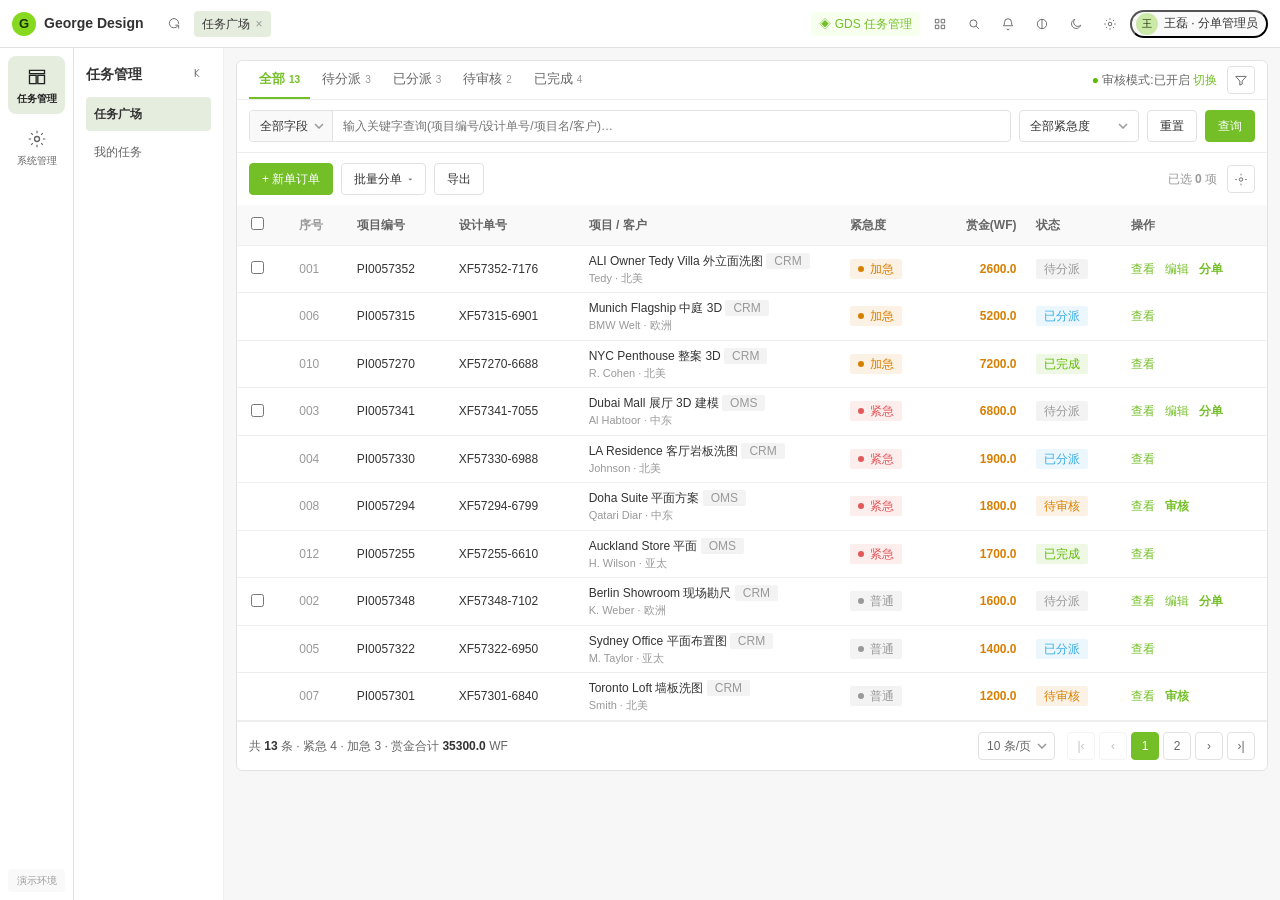
==== commit c63271bb: "Publish George UI demo" ====
--- a/assets/pages/task-square.html
+++ b/assets/pages/task-square.html
@@ -87,18 +87,6 @@
   window.onShellReady = function (Shell) {
     var D = window.DEMO_DATA, U = window.GDS_UI;
     var state = { tab: 'all', field: 'all', kw: '', urg: '', page: 1, size: 10, sel: {} };
-
-    // 执行人员进入广场 → 引导到我的任务(PRD 异常场景)
-    if (Shell.currentIdentity().role === '执行人员') {
-      Shell.openModal({
-        title: '提示', size: 'sm', fullscreenable: false,
-        body: '<p style="margin:4px 0">任务广场面向分单管理员。执行人员请使用「我的任务」查看分配给自己的任务。</p>',
-        actions: [
-          { text: '留在本页', onClick: Shell.closeModal },
-          { text: '前往我的任务', type: 'primary', onClick: function () { location.href = 'my-tasks.html'; } }
-        ]
-      });
-    }
 
     function statusTabs() {
       return window.GDS.reviewOn()
--- a/assets/css/tokens.css
+++ b/assets/css/tokens.css
@@ -80,7 +80,7 @@
   /* --- 外壳结构 (R063~R083) --- */
   --g-top-h: 48px;            /* 顶部操作区(真实系统约 48) */
   --g-primary-w: 74px;        /* 一级导航 */
-  --g-secondary-w: 100px;     /* 二/三级导航(收起为 0) */
+  --g-secondary-w: 150px;     /* 二/三级导航(收起为 0;需容纳标题+收起按钮,避免换行) */
   --g-shell-gap: 12px;        /* 内容区与导航/右边距 (R077) */
 
   --g-shadow-pop: 0 6px 24px rgba(0, 0, 0, 0.12);
--- a/assets/css/shell.css
+++ b/assets/css/shell.css
@@ -81,7 +81,10 @@
   overflow: auto; padding: 0 var(--g-space-12); border-right: 1px solid var(--g-border-soft);
   background: var(--g-surface); z-index: 20; scrollbar-width: thin;
 }
-.sys-secondary h2 { font-size: var(--g-fs-14); margin: 16px 0 12px; font-weight: var(--g-fw-bold); }
+.sys-secondary h2 { font-size: var(--g-fs-14); margin: 16px 0 12px; font-weight: var(--g-fw-bold); white-space: nowrap; overflow: hidden; text-overflow: ellipsis; flex: 1; min-width: 0; }
+/* 二级导航头部:标题 + 收起按钮同行,按钮不参与压缩,标题永不换行 */
+.sys-secondary .sec-head { display: flex; align-items: center; justify-content: space-between; gap: 4px; }
+.sys-secondary .sec-head .sys-icon-btn { flex: none; }
 .sys-group { border-bottom: 1px solid var(--g-border-soft); padding-bottom: 8px; margin-bottom: 8px; }
 .sys-group > .g-title { display: flex; align-items: center; justify-content: space-between; cursor: pointer; padding: 8px 0; font-size: var(--g-fs-14); font-weight: var(--g-fw-bold); }
 .sys-leaf { display: block; width: 100%; text-align: left; padding: 8px; border: 0; border-radius: var(--g-radius-4); background: none; font-size: var(--g-fs-12); color: var(--g-text-sub); margin-bottom: 4px; cursor: pointer; text-decoration: none; }
--- a/assets/css/components.css
+++ b/assets/css/components.css
@@ -15,7 +15,7 @@
 .btn {
   height: var(--g-control-h); padding: 0 12px; border-radius: var(--g-radius-4);
   border: 1px solid var(--g-border); background: var(--g-surface); color: var(--g-text);
-  font-family: inherit; font-size: var(--g-fs-12); cursor: pointer;
+  font-family: inherit; font-size: var(--g-fs-12); cursor: pointer; text-decoration: none;
   display: inline-flex; align-items: center; justify-content: center; gap: 4px; white-space: nowrap;
 }
 .btn:hover { border-color: var(--g-brand-dark); color: var(--g-brand-dark); }
@@ -27,8 +27,8 @@
 .btn.sm { height: 26px; padding: 0 8px; }
 /* 下拉型按钮(真实系统工具栏:上传产品▾ 全量下载▾) */
 .btn .caret { font-size: 9px; opacity: 0.7; margin-left: 2px; }
-.link-btn { border: 0; background: none; color: var(--g-brand-dark); cursor: pointer; font-size: var(--g-fs-12); padding: 0; font-family: inherit; white-space: nowrap; display: inline-flex; align-items: center; gap: 2px; }
-.link-btn:hover { color: #65a81f; text-decoration: underline; }
+.link-btn { border: 0; background: none; color: var(--g-brand-dark); cursor: pointer; font-size: var(--g-fs-12); padding: 0; font-family: inherit; white-space: nowrap; display: inline-flex; align-items: center; gap: 2px; text-decoration: none; }
+.link-btn:hover { color: #65a81f; text-decoration: none; }
 .link-btn.danger { color: var(--g-error); }
 .icon-btn { width: 28px; height: 28px; border: 1px solid var(--g-border); background: var(--g-surface); border-radius: var(--g-radius-4); display: inline-flex; align-items: center; justify-content: center; cursor: pointer; color: var(--g-text-sub); flex: none; }
 .icon-btn:hover { color: var(--g-brand-dark); border-color: var(--g-brand-dark); }
@@ -173,7 +173,7 @@
 .form-item.wide { grid-column: 1 / -1; }
 
 /* ---------------- 抽屉 ---------------- */
-.drawer { position: absolute; top: 0; right: 0; bottom: 0; width: 75%; max-width: 820px; background: var(--g-bg); box-shadow: var(--g-shadow-drawer); display: flex; flex-direction: column; transform: translateX(100%); transition: transform 0.2s ease; }
+.drawer { position: absolute; top: 0; right: 0; bottom: 0; width: min(1040px, 86vw); max-width: none; background: var(--g-bg); box-shadow: var(--g-shadow-drawer); display: flex; flex-direction: column; transform: translateX(100%); transition: transform 0.2s ease; }
 .sys-overlay.open .drawer { transform: none; }
 .drawer-head { flex: none; height: 48px; display: flex; align-items: center; justify-content: space-between; padding: 0 16px; background: var(--g-surface); border-bottom: 1px solid var(--g-border); }
 .drawer-head h3 { margin: 0; font-size: var(--g-fs-14); font-weight: var(--g-fw-bold); }
@@ -181,8 +181,8 @@
 .drawer-foot { flex: none; display: flex; align-items: center; justify-content: flex-end; gap: 8px; padding: 10px 16px; background: var(--g-surface); border-top: 1px solid var(--g-border); }
 
 /* ---------------- 审批流面板(宽面板:左详情 + 右审批节点,对齐真实 OA 审批详情) ---------------- */
-.drawer.approval { left: 40px; width: auto; max-width: none; background: var(--g-bg); container-type: inline-size; }
-.approval-flow { flex: 1; min-height: 0; display: grid; grid-template-columns: 1fr 340px; }
+.drawer.approval { left: auto; width: min(1280px, 94vw); max-width: none; background: var(--g-bg); container-type: inline-size; }
+.approval-flow { flex: 1; min-height: 0; display: grid; grid-template-columns: minmax(0, 1fr) 340px; }
 .af-main { min-width: 0; overflow: auto; padding: 12px; display: flex; flex-direction: column; gap: 12px; background: var(--g-bg); }
 .af-section { background: var(--g-surface); border: 1px solid var(--g-border); border-radius: var(--g-radius-6); }
 .af-section .section-head { border-bottom: 1px solid var(--g-border-soft); }
@@ -200,7 +200,7 @@
 .af-actions { flex: none; display: flex; align-items: center; justify-content: flex-end; gap: 8px; padding: 10px 14px; border-top: 1px solid var(--g-border); background: var(--g-surface); }
 .btn.danger-outline { color: var(--g-error); border-color: var(--g-error); background: var(--g-surface); }
 .btn.danger-outline:hover { background: rgba(228, 88, 90, 0.08); color: var(--g-error); border-color: var(--g-error); }
-@container (max-width: 900px) { .approval-flow { grid-template-columns: 1fr; } .af-side { border-left: 0; border-top: 1px solid var(--g-border); } }
+@container (max-width: 760px) { .approval-flow { grid-template-columns: 1fr; } .af-side { border-left: 0; border-top: 1px solid var(--g-border); } }
 
 /* ---------------- 居中弹窗 modal(相对视口居中,最高层级,防错位) ---------------- */
 .modal-wrap { position: fixed; inset: 0; z-index: 300; display: flex; align-items: center; justify-content: center; padding: 24px; opacity: 0; transition: opacity 0.18s ease; }
@@ -237,6 +237,28 @@
 .fab-group { position: absolute; right: 16px; bottom: 20px; display: flex; flex-direction: column; gap: 10px; z-index: 40; }
 .fab { width: 48px; height: 48px; border-radius: 50%; background: var(--g-brand); color: #1b3300; border: 0; cursor: pointer; font-size: 11px; line-height: 1.1; box-shadow: var(--g-shadow-pop); display: flex; align-items: center; justify-content: center; text-align: center; }
 
+/* ---------------- 系统管理:单选组 / 权限树 / 菜单树(固定三页复用) ---------------- */
+.radio-row { display: flex; align-items: center; gap: 16px; flex-wrap: wrap; }
+.radio-row label { display: inline-flex; align-items: center; gap: 5px; font-size: var(--g-fs-12); color: var(--g-text); cursor: pointer; }
+.radio-row input { accent-color: var(--g-brand-dark); }
+
+.perm-tree { border: 1px solid var(--g-border); border-radius: var(--g-radius-4); max-height: 320px; overflow: auto; padding: 8px 10px; background: var(--g-surface); }
+.perm-tools { display: flex; align-items: center; gap: 16px; margin-bottom: 8px; }
+.perm-tools label { display: inline-flex; align-items: center; gap: 5px; font-size: var(--g-fs-12); color: var(--g-text-sub); cursor: pointer; }
+.perm-group { border-bottom: 1px dashed var(--g-border-soft); padding: 6px 0; }
+.perm-group:last-child { border-bottom: 0; }
+.perm-group > .pg-head { display: flex; align-items: center; gap: 6px; font-size: var(--g-fs-12); font-weight: var(--g-fw-bold); color: var(--g-text); }
+.perm-group > .pg-head label { display: inline-flex; align-items: center; gap: 5px; cursor: pointer; }
+.perm-children { padding: 6px 0 2px 24px; display: flex; flex-wrap: wrap; gap: 6px 18px; }
+.perm-leaf { display: inline-flex; align-items: center; gap: 5px; font-size: var(--g-fs-12); color: var(--g-text-sub); cursor: pointer; }
+.tree-caret { width: 14px; height: 14px; display: inline-flex; align-items: center; justify-content: center; cursor: pointer; color: var(--g-text-weak); flex: none; user-select: none; }
+.tree-caret.collapsed { transform: rotate(-90deg); }
+
+.menu-caret { display: inline-flex; align-items: center; justify-content: center; width: 16px; height: 16px; cursor: pointer; color: var(--g-text-weak); vertical-align: middle; }
+.menu-caret.collapsed { transform: rotate(-90deg); }
+.menu-caret.leaf { visibility: hidden; }
+.perm-badge { font-size: var(--g-fs-10); padding: 1px 6px; border-radius: var(--g-radius-2); background: var(--g-brand-pale); color: var(--g-brand-dark); }
+
 /* ---------------- 容器适配 (R083,R119,R150,R158) ---------------- */
 @container (max-width: 1280px) { .info-grid { --info-cols: 3; } }
 @container (max-width: 1100px) { .info-grid { --info-cols: 2; } .form-grid { --form-cols: 2; } .card-grid { --card-cols: 3; } .filter-grid { --filter-cols: 3; } }
